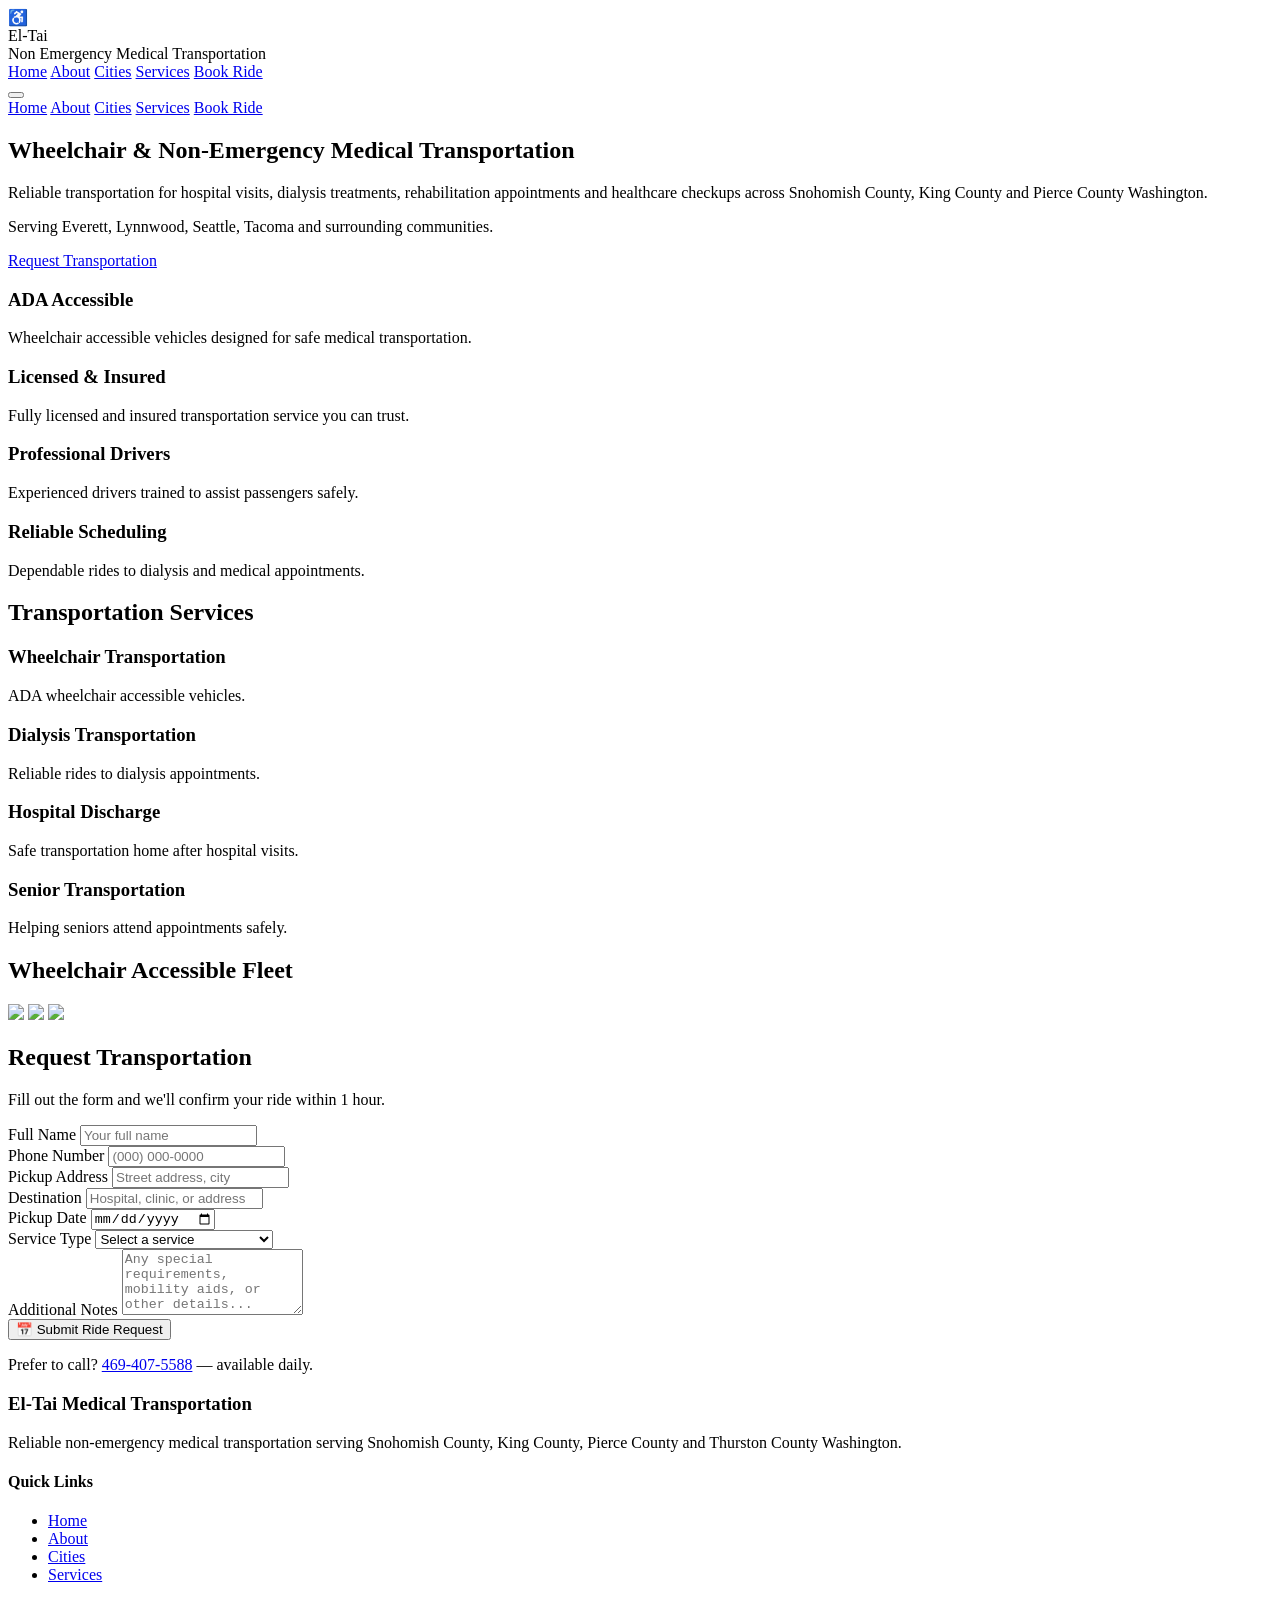
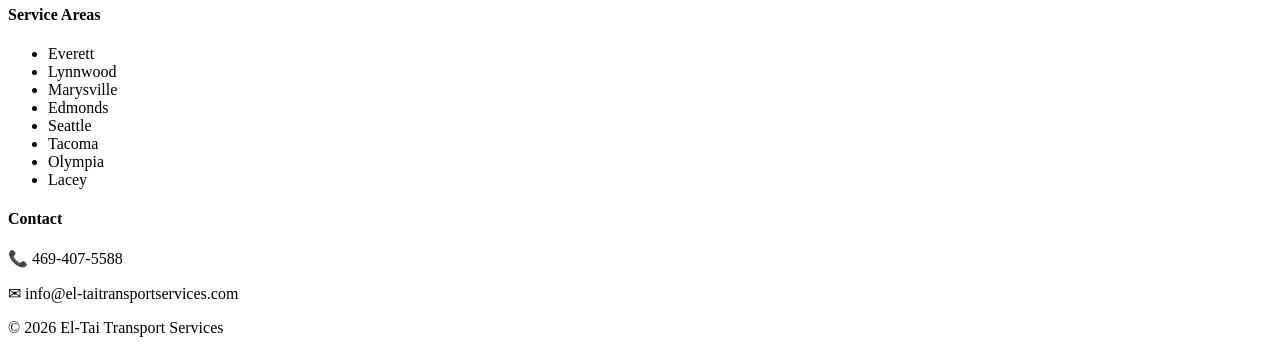
==== index.html @ 861dfc45 "Remove template credit and GitHub link from footer Leftover boilerplate from the site builder templa" ====
<!DOCTYPE html>

<html lang="en">

<head>

<meta charset="UTF-8">
<meta name="viewport" content="width=device-width, initial-scale=1.0">

<title>El-Tai Non Emergency Medical Transportation</title>

<meta name="description" content="Wheelchair accessible non emergency medical transportation serving Snohomish County, King County and Pierce County Washington">

<link rel="stylesheet" href="style.css">

</head>

<body>

<header class="site-header">

<div class="header-container">

<div class="logo-text">

<span class="logo-icon">♿</span>

<div>
<div class="logo-main">El-Tai</div>
<div class="logo-sub">Non Emergency Medical Transportation</div>
</div>

</div>

<nav class="nav-menu">

<a href="/">Home</a> <a href="/about/">About</a> <a href="/cities/">Cities</a> <a href="/services/">Services</a>

<a href="#booking" class="book-btn">Book Ride</a>

</nav>

<button class="hamburger-btn" onclick="document.getElementById('mobileNav').classList.toggle('open')" aria-label="Toggle menu">
<span></span><span></span><span></span>
</button>

</div>

<nav class="mobile-nav" id="mobileNav">
<a href="/">Home</a>
<a href="/about/">About</a>
<a href="/cities/">Cities</a>
<a href="/services/">Services</a>
<a href="#booking">Book Ride</a>
</nav>

</header>

<section class="hero">

<div class="hero-container">

<div class="hero-text">

<h1>Wheelchair & Non-Emergency Medical Transportation</h1>

<p>
Reliable transportation for hospital visits, dialysis treatments,
rehabilitation appointments and healthcare checkups across
Snohomish County, King County and Pierce County Washington.
</p>

<p>
Serving Everett, Lynnwood, Seattle, Tacoma and surrounding communities.
</p>

<a href="#booking" class="btn">Request Transportation</a>

</div>

</div>

</section>

<section class="trust-section">

<div class="container">

<div class="trust-grid">

<div class="trust-item">
<h3>ADA Accessible</h3>
<p>Wheelchair accessible vehicles designed for safe medical transportation.</p>
</div>

<div class="trust-item">
<h3>Licensed & Insured</h3>
<p>Fully licensed and insured transportation service you can trust.</p>
</div>

<div class="trust-item">
<h3>Professional Drivers</h3>
<p>Experienced drivers trained to assist passengers safely.</p>
</div>

<div class="trust-item">
<h3>Reliable Scheduling</h3>
<p>Dependable rides to dialysis and medical appointments.</p>
</div>

</div>

</div>

</section>

<section class="section">

<div class="container">

<h2>Transportation Services</h2>

<div class="grid">

<div class="card">
<h3>Wheelchair Transportation</h3>
<p>ADA wheelchair accessible vehicles.</p>
</div>

<div class="card">
<h3>Dialysis Transportation</h3>
<p>Reliable rides to dialysis appointments.</p>
</div>

<div class="card">
<h3>Hospital Discharge</h3>
<p>Safe transportation home after hospital visits.</p>
</div>

<div class="card">
<h3>Senior Transportation</h3>
<p>Helping seniors attend appointments safely.</p>
</div>

</div>

</div>

</section>

<section class="section">

<div class="container">

<h2>Wheelchair Accessible Fleet</h2>

<div class="gallery">

<img src="images/van1.jpg">
<img src="images/van2.jpg">
<img src="images/van3.jpg">

</div>

</div>

</section>

<section class="booking-section" id="booking">

<div class="container">

<div class="booking-card">

<div class="booking-header">
<h2>Request Transportation</h2>
<p>Fill out the form and we'll confirm your ride within 1 hour.</p>
</div>

<form class="booking-form" action="https://formsubmit.co/info@el-taitransportservices.com" method="POST">

<div class="form-row">
<div class="form-group">
<label>Full Name</label>
<input type="text" name="Name" placeholder="Your full name" required>
</div>
<div class="form-group">
<label>Phone Number</label>
<input type="tel" name="Phone" placeholder="(000) 000-0000" required>
</div>
</div>

<div class="form-row">
<div class="form-group">
<label>Pickup Address</label>
<input type="text" name="Pickup Location" placeholder="Street address, city" required>
</div>
<div class="form-group">
<label>Destination</label>
<input type="text" name="Destination" placeholder="Hospital, clinic, or address" required>
</div>
</div>

<div class="form-row">
<div class="form-group">
<label>Pickup Date</label>
<input type="date" name="Pickup Date">
</div>
<div class="form-group">
<label>Service Type</label>
<select name="Service Type">
<option value="">Select a service</option>
<option>Wheelchair Transportation</option>
<option>Dialysis Transportation</option>
<option>Hospital Discharge</option>
<option>Doctor Appointment</option>
<option>Other</option>
</select>
</div>
</div>

<div class="form-group">
<label>Additional Notes</label>
<textarea name="Notes" placeholder="Any special requirements, mobility aids, or other details..." rows="4"></textarea>
</div>

<input type="hidden" name="_subject" value="New Ride Request — El-Tai Transportation">
<input type="hidden" name="_captcha" value="false">

<button type="submit" class="submit-btn">📅 Submit Ride Request</button>

</form>

<div class="booking-alt">
<p>Prefer to call? <a href="tel:4694075588">469-407-5588</a> — available daily.</p>
</div>

</div>

</div>

</section>

<footer class="footer">

<div class="footer-container">

<div class="footer-grid">

<div class="footer-column">

<h3>El-Tai Medical Transportation</h3>

<p>
Reliable non-emergency medical transportation
serving Snohomish County, King County, Pierce County
and Thurston County Washington.
</p>

</div>

<div class="footer-column">

<h4>Quick Links</h4>

<ul>
<li><a href="/">Home</a></li>
<li><a href="/about/">About</a></li>
<li><a href="/cities/">Cities</a></li>
<li><a href="/services/">Services</a></li>
</ul>

</div>

<div class="footer-column">

<h4>Service Areas</h4>

<ul>
<li>Everett</li>
<li>Lynnwood</li>
<li>Marysville</li>
<li>Edmonds</li>
<li>Seattle</li>
<li>Tacoma</li>
<li>Olympia</li>
<li>Lacey</li>
</ul>

</div>

<div class="footer-column">

<h4>Contact</h4>

<p>📞 469-407-5588</p>
<p>✉ info@el-taitransportservices.com</p>

</div>

</div>

<div class="footer-bottom">

<p>© 2026 El-Tai Transport Services</p>

</div>

</div>

</footer>

</body>
</html>
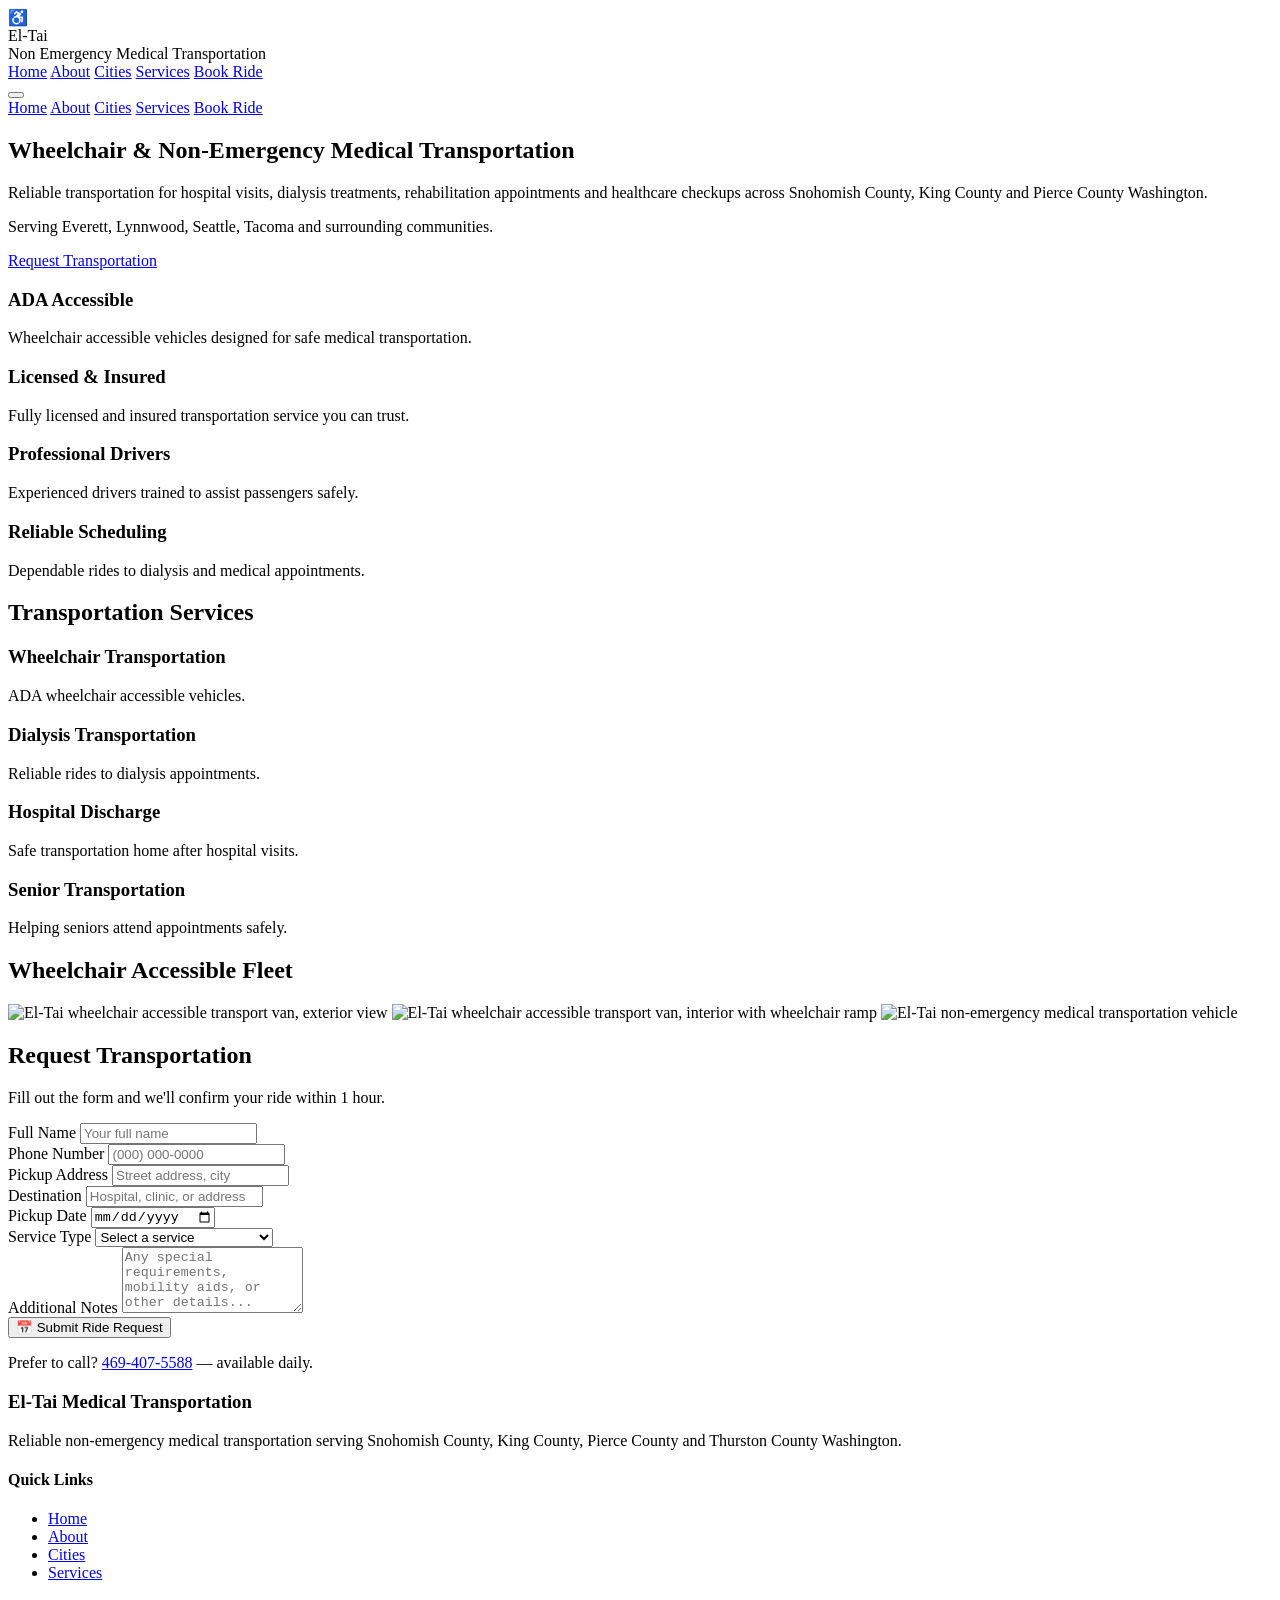
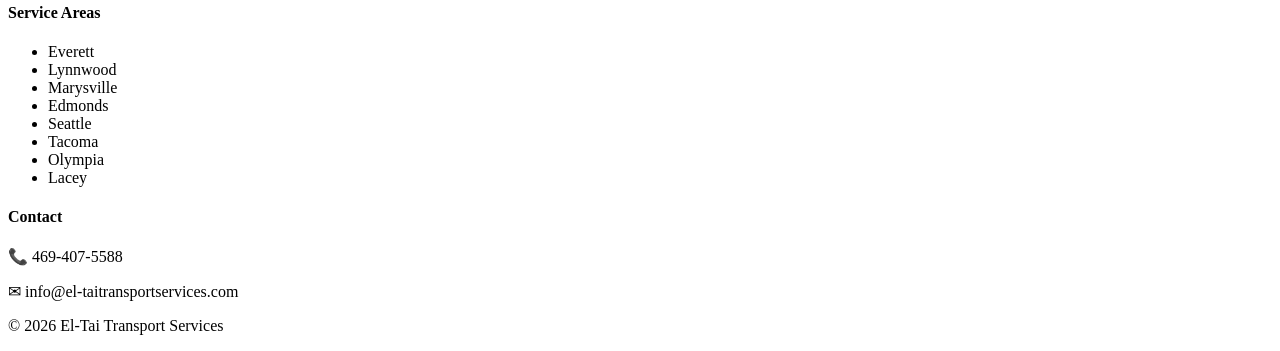
==== commit a499eb7d: "Fix broken contact form, add form spam protection, and add meta descriptions Contact page form had n" ====
--- a/index.html
+++ b/index.html
@@ -156,9 +156,9 @@
 
 <div class="gallery">
 
-<img src="images/van1.jpg">
-<img src="images/van2.jpg">
-<img src="images/van3.jpg">
+<img src="images/van1.jpg" alt="El-Tai wheelchair accessible transport van, exterior view">
+<img src="images/van2.jpg" alt="El-Tai wheelchair accessible transport van, interior with wheelchair ramp">
+<img src="images/van3.jpg" alt="El-Tai non-emergency medical transportation vehicle">
 
 </div>
 
@@ -225,7 +225,8 @@
 </div>
 
 <input type="hidden" name="_subject" value="New Ride Request — El-Tai Transportation">
-<input type="hidden" name="_captcha" value="false">
+<input type="hidden" name="_next" value="https://el-taitransportservices.com/thank-you/">
+<input type="hidden" name="_captcha" value="true">
 
 <button type="submit" class="submit-btn">📅 Submit Ride Request</button>
 
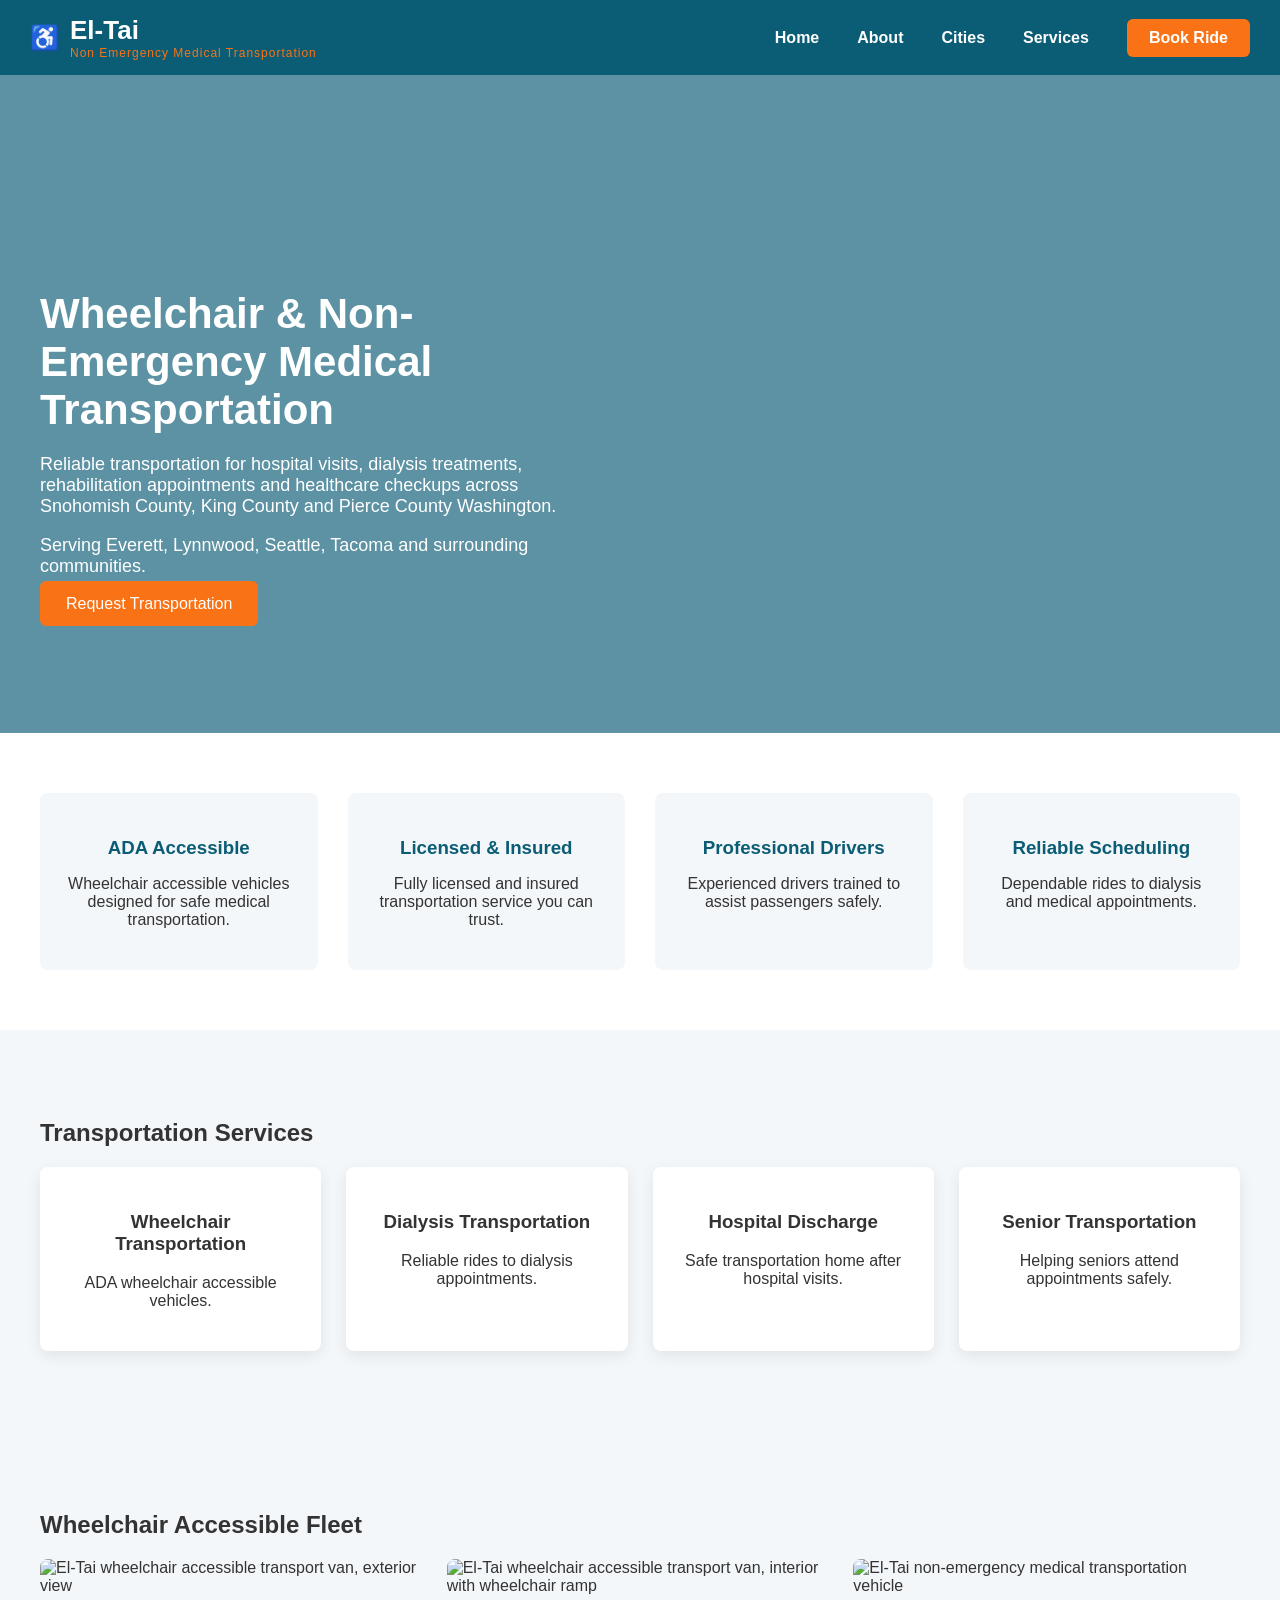
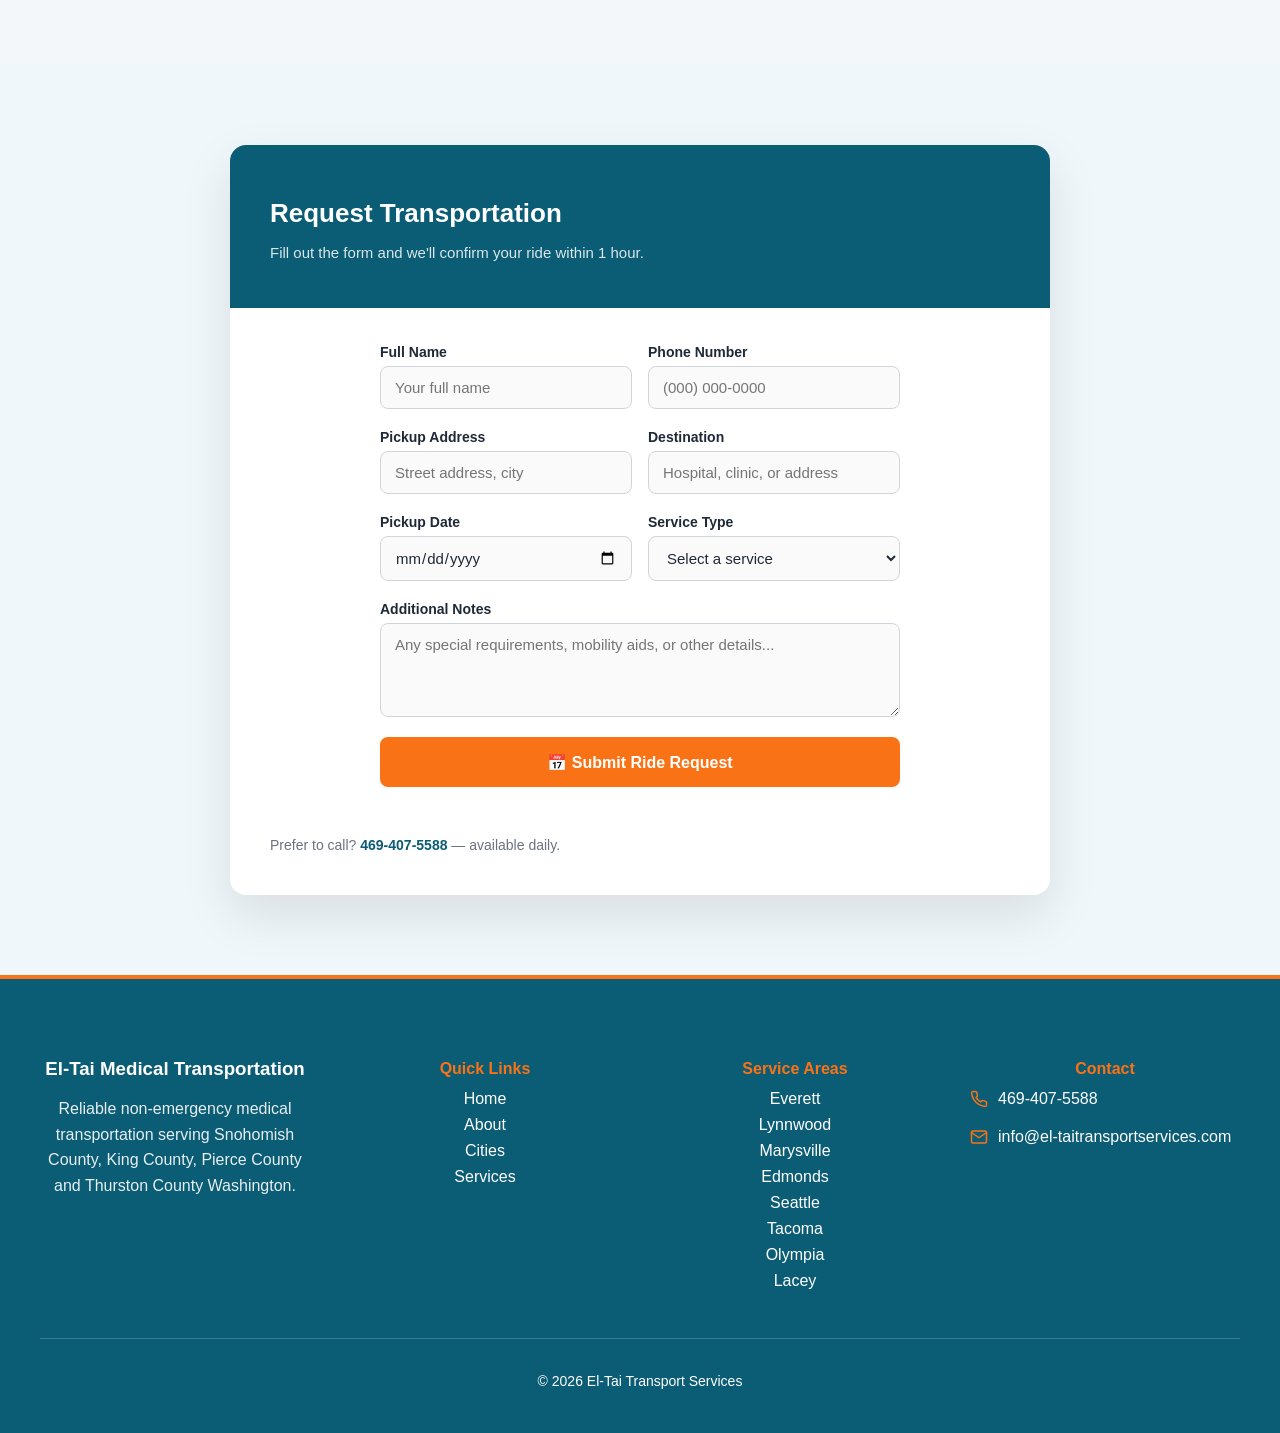
==== commit a667be55: "Redesign About page and standardize footer across all pages About page was a plain hero + wall of te" ====
--- a/index.html
+++ b/index.html
@@ -278,10 +278,10 @@
 <h4>Service Areas</h4>
 
 <ul>
-<li>Everett</li>
-<li>Lynnwood</li>
-<li>Marysville</li>
-<li>Edmonds</li>
+<li><a href="/everett/">Everett</a></li>
+<li><a href="/lynnwood/">Lynnwood</a></li>
+<li><a href="/marysville/">Marysville</a></li>
+<li><a href="/edmonds/">Edmonds</a></li>
 <li>Seattle</li>
 <li>Tacoma</li>
 <li>Olympia</li>
@@ -294,8 +294,10 @@
 
 <h4>Contact</h4>
 
-<p>📞 469-407-5588</p>
-<p>✉ info@el-taitransportservices.com</p>
+<ul class="footer-contact">
+<li><a href="tel:4694075588"><svg viewBox="0 0 24 24" fill="none" stroke="currentColor" stroke-width="2" stroke-linecap="round" stroke-linejoin="round"><path d="M22 16.92v3a2 2 0 0 1-2.18 2 19.79 19.79 0 0 1-8.63-3.07 19.5 19.5 0 0 1-6-6 19.79 19.79 0 0 1-3.07-8.67A2 2 0 0 1 4.11 2h3a2 2 0 0 1 2 1.72c.127.96.361 1.903.7 2.81a2 2 0 0 1-.45 2.11L8.09 9.91a16 16 0 0 0 6 6l1.27-1.27a2 2 0 0 1 2.11-.45c.907.339 1.85.573 2.81.7A2 2 0 0 1 22 16.92z"></path></svg>469-407-5588</a></li>
+<li><a href="mailto:info@el-taitransportservices.com"><svg viewBox="0 0 24 24" fill="none" stroke="currentColor" stroke-width="2" stroke-linecap="round" stroke-linejoin="round"><path d="M4 4h16c1.1 0 2 .9 2 2v12c0 1.1-.9 2-2 2H4c-1.1 0-2-.9-2-2V6c0-1.1.9-2 2-2z"></path><polyline points="22,6 12,13 2,6"></polyline></svg>info@el-taitransportservices.com</a></li>
+</ul>
 
 </div>
 
--- a/style.css
+++ b/style.css
@@ -0,0 +1,685 @@
+body{
+font-family:Arial, Helvetica, sans-serif;
+margin:0;
+background:#f4f7f9;
+color:#333;
+}
+
+.site-header{
+position:sticky;
+top:0;
+background:#0B5C75;
+padding:15px 0;
+z-index:1000;
+}
+
+.header-container{
+max-width:1350px;
+margin:auto;
+padding:0 30px;
+
+display:flex;
+align-items:center;
+justify-content:space-between;
+}
+
+.logo-text{
+display:flex;
+align-items:center;
+gap:10px;
+}
+
+.logo-icon{
+font-size:24px;
+color:#F97316;
+}
+
+.logo-main{
+font-size:26px;
+font-weight:700;
+color:white;
+}
+.footer{
+background:#0B5C75;
+color:white;
+padding:60px 20px 30px 20px;
+border-top:4px solid #F97316;
+}
+
+.footer-column p{
+line-height:1.6;
+opacity:0.9;
+}
+
+.footer-contact{
+list-style:none;
+margin:0;
+padding:0;
+display:flex;
+flex-direction:column;
+gap:12px;
+}
+
+.footer-contact a{
+display:flex;
+align-items:center;
+gap:10px;
+color:white;
+text-decoration:none;
+}
+
+.footer-contact a:hover{
+opacity:0.8;
+text-decoration:underline;
+}
+
+.footer-contact svg{
+flex-shrink:0;
+width:18px;
+height:18px;
+color:#F97316;
+}
+
+.footer-container{
+max-width:1200px;
+margin:auto;
+}
+
+.footer-grid{
+display:grid;
+grid-template-columns:repeat(auto-fit,minmax(220px,1fr));
+gap:40px;
+margin-bottom:40px;
+}
+
+.footer-column h3{
+margin-bottom:15px;
+}
+
+.footer-column h4{
+margin-bottom:12px;
+color:#F97316;
+}
+
+.footer-column ul{
+list-style:none;
+padding:0;
+margin:0;
+}
+
+.footer-column li{
+margin-bottom:8px;
+}
+
+.footer-column a{
+color:white;
+text-decoration:none;
+}
+
+.footer-column a:hover{
+opacity:0.8;
+}
+
+.footer-bottom{
+border-top:1px solid rgba(255,255,255,0.2);
+padding-top:20px;
+text-align:center;
+font-size:14px;
+}
+
+.credit{
+font-size:11px;
+opacity:0.7;
+margin-top:6px;
+}
+
+
+.logo-sub{
+font-size:12px;
+letter-spacing:1px;
+color:#F97316;
+}
+
+.nav-menu{
+display:flex;
+align-items:center;
+gap:38px;
+margin-left:auto;
+}
+
+.nav-menu a{
+color:white;
+text-decoration:none;
+font-weight:600;
+font-size:16px;
+}
+
+.book-btn{
+background:#F97316;
+padding:10px 22px;
+border-radius:6px;
+}
+
+.hero{
+background:
+linear-gradient(rgba(11,92,117,0.65), rgba(11,92,117,0.65)),
+url("images/seattle-hero.jpg");
+
+background-size:cover;
+background-position:center;
+background-repeat:no-repeat;
+
+color:white;
+
+padding:180px 20px 120px 20px;
+}
+
+.hero-container{
+max-width:1200px;
+margin:auto;
+}
+
+.hero-text{
+max-width:520px;
+}
+
+.hero h1{
+font-size:42px;
+margin-bottom:20px;
+}
+
+.hero p{
+font-size:18px;
+margin-bottom:18px;
+}
+
+.btn{
+background:#F97316;
+color:white;
+padding:14px 26px;
+border-radius:6px;
+text-decoration:none;
+}
+
+.section{
+padding:70px 20px;
+}
+
+.container{
+max-width:1200px;
+margin:auto;
+}
+
+.grid{
+display:grid;
+grid-template-columns:repeat(auto-fit,minmax(260px,1fr));
+gap:25px;
+}
+
+.card{
+background:white;
+padding:25px;
+border-radius:8px;
+box-shadow:0 5px 15px rgba(0,0,0,0.08);
+text-align:center;
+}
+
+.gallery{
+display:grid;
+grid-template-columns:repeat(auto-fit,minmax(250px,1fr));
+gap:20px;
+}
+
+.gallery img{
+width:100%;
+border-radius:8px;
+}
+
+form{
+display:grid;
+gap:12px;
+max-width:520px;
+margin:auto;
+}
+
+input, textarea{
+padding:12px;
+border:1px solid #ccc;
+border-radius:6px;
+}
+
+footer{
+background:#111;
+color:white;
+padding:30px;
+text-align:center;
+}
+
+.credit{
+font-size:11px;
+opacity:0.7;
+margin-top:10px;
+}
+
+.trust-section{
+background:white;
+padding:60px 20px;
+}
+
+.trust-grid{
+display:grid;
+grid-template-columns:repeat(auto-fit,minmax(220px,1fr));
+gap:30px;
+text-align:center;
+}
+
+.trust-item{
+padding:25px;
+border-radius:8px;
+background:#f4f7f9;
+}
+.cta-buttons{
+margin-top:20px;
+display:flex;
+justify-content:center;
+gap:20px;
+flex-wrap:wrap;
+}
+
+.btn-call{
+background:#0B5C75;
+color:white;
+padding:12px 24px;
+border-radius:6px;
+text-decoration:none;
+font-weight:600;
+}
+
+.btn-call:hover{
+background:#08495c;
+}
+
+.btn-book{
+background:#ff7a00;
+color:white;
+padding:12px 24px;
+border-radius:6px;
+text-decoration:none;
+font-weight:600;
+}
+
+.btn-book:hover{
+background:#e56e00;
+}
+.trust-item h3{
+color:#0B5C75;
+margin-bottom:10px;
+}
+.page-hero{
+background:#0B5C75;
+color:white;
+padding:120px 20px 80px 20px;
+text-align:center;
+}
+
+.about-content{
+max-width:750px;
+line-height:1.7;
+}
+
+/* ABOUT PAGE */
+.hero-stats{
+display:flex;
+gap:50px;
+justify-content:center;
+margin-top:28px;
+flex-wrap:wrap;
+}
+
+.hero-stat{
+text-align:center;
+}
+
+.hero-stat strong{
+display:block;
+font-size:28px;
+color:#F97316;
+}
+
+.hero-stat span{
+font-size:13px;
+opacity:0.85;
+letter-spacing:0.3px;
+}
+
+.about-grid{
+display:grid;
+grid-template-columns:1.1fr 0.9fr;
+gap:50px;
+align-items:center;
+}
+
+.about-grid p + p{
+margin-top:16px;
+}
+
+.about-grid img{
+width:100%;
+display:block;
+border-radius:12px;
+box-shadow:0 15px 40px rgba(0,0,0,0.12);
+}
+
+.section-heading{
+text-align:center;
+max-width:650px;
+margin:0 auto 40px;
+}
+
+.section-heading h2{
+color:#0B5C75;
+margin-bottom:10px;
+}
+
+.icon-circle{
+width:56px;
+height:56px;
+border-radius:50%;
+background:#0B5C75;
+display:flex;
+align-items:center;
+justify-content:center;
+margin:0 auto 16px;
+}
+
+.icon-circle svg{
+width:26px;
+height:26px;
+color:white;
+}
+
+.mission-banner{
+background:#0B5C75;
+color:white;
+padding:70px 20px;
+text-align:center;
+}
+
+.mission-banner .icon-circle{
+background:#F97316;
+}
+
+.mission-banner blockquote{
+max-width:700px;
+margin:20px auto 0;
+font-size:22px;
+font-style:italic;
+line-height:1.55;
+}
+
+.center-text{
+text-align:center;
+}
+
+@media (max-width:768px){
+.about-grid{
+grid-template-columns:1fr;
+}
+.about-grid .about-image{
+order:-1;
+}
+}
+/* BOOKING FORM */
+.booking-section {
+  background: #f0f7fa;
+  padding: 80px 20px;
+}
+
+.booking-card {
+  background: white;
+  max-width: 820px;
+  margin: 0 auto;
+  border-radius: 16px;
+  box-shadow: 0 20px 50px rgba(0,0,0,0.1);
+  overflow: hidden;
+}
+
+.booking-header {
+  background: #0B5C75;
+  color: white;
+  padding: 32px 40px;
+}
+
+.booking-header h2 {
+  font-size: 26px;
+  margin-bottom: 6px;
+}
+
+.booking-header p {
+  opacity: 0.85;
+  font-size: 15px;
+}
+
+.booking-form {
+  padding: 36px 40px;
+  display: flex;
+  flex-direction: column;
+  gap: 20px;
+}
+
+.form-row {
+  display: grid;
+  grid-template-columns: 1fr 1fr;
+  gap: 16px;
+}
+
+.form-group {
+  display: flex;
+  flex-direction: column;
+  gap: 6px;
+}
+
+.form-group label {
+  font-weight: 600;
+  font-size: 14px;
+  color: #1f2937;
+}
+
+.form-group input,
+.form-group select,
+.form-group textarea {
+  padding: 12px 14px;
+  border: 1px solid #d1d5db;
+  border-radius: 8px;
+  font-size: 15px;
+  font-family: inherit;
+  color: #1f2937;
+  background: #fafafa;
+  transition: border-color 0.2s, box-shadow 0.2s;
+  width: 100%;
+  box-sizing: border-box;
+}
+
+.form-group input:focus,
+.form-group select:focus,
+.form-group textarea:focus {
+  outline: none;
+  border-color: #0B5C75;
+  box-shadow: 0 0 0 3px rgba(11,92,117,0.12);
+  background: white;
+}
+
+.submit-btn {
+  background: #F97316;
+  color: white;
+  border: none;
+  padding: 15px 28px;
+  border-radius: 8px;
+  font-size: 16px;
+  font-weight: 700;
+  cursor: pointer;
+  min-height: 50px;
+  transition: background 0.2s, transform 0.1s;
+}
+
+.submit-btn:hover {
+  background: #ea6c0a;
+  transform: translateY(-1px);
+}
+
+.booking-alt {
+  padding: 0 40px 28px;
+  font-size: 14px;
+  color: #6b7280;
+}
+
+.booking-alt a {
+  color: #0B5C75;
+  font-weight: 700;
+  text-decoration: none;
+}
+
+/* HAMBURGER BUTTON */
+.hamburger-btn{
+display:none;
+flex-direction:column;
+gap:5px;
+cursor:pointer;
+background:none;
+border:none;
+padding:8px;
+}
+
+.hamburger-btn span{
+display:block;
+width:24px;
+height:2px;
+background:white;
+border-radius:2px;
+transition:0.3s;
+}
+
+/* MOBILE NAV DRAWER */
+.mobile-nav{
+display:none;
+flex-direction:column;
+background:#0B5C75;
+padding:16px 20px 20px;
+gap:14px;
+}
+
+.mobile-nav a{
+color:white;
+text-decoration:none;
+font-weight:600;
+font-size:16px;
+padding:6px 0;
+border-bottom:1px solid rgba(255,255,255,0.15);
+}
+
+.mobile-nav a:last-child{
+border-bottom:none;
+}
+
+.mobile-nav.open{
+display:flex;
+}
+
+/* MOBILE RESPONSIVE */
+@media (max-width:768px){
+
+/* header stacks logo + hamburger */
+.header-container{
+flex-direction:row;
+align-items:center;
+justify-content:space-between;
+flex-wrap:nowrap;
+}
+
+/* hide desktop nav, show hamburger */
+.nav-menu{
+display:none;
+}
+
+.hamburger-btn{
+display:flex;
+}
+
+/* hero */
+.hero{
+padding:80px 20px;
+text-align:center;
+}
+
+.hero h1{
+font-size:26px;
+line-height:1.3;
+}
+
+.hero p{
+font-size:16px;
+}
+
+.hero-text{
+max-width:100%;
+}
+
+/* buttons — touch-friendly */
+.btn,
+.btn-call,
+.btn-book,
+.book-btn{
+min-height:44px;
+display:inline-flex;
+align-items:center;
+justify-content:center;
+}
+
+.cta-buttons{
+flex-direction:column;
+align-items:center;
+gap:12px;
+}
+
+/* grids → single column */
+.grid,
+.trust-grid,
+.fleet-gallery,
+.gallery{
+grid-template-columns:1fr;
+}
+
+/* footer */
+.footer-grid{
+grid-template-columns:1fr;
+text-align:center;
+gap:25px;
+}
+
+/* prevent iOS auto-zoom on inputs */
+input,textarea,select{
+font-size:16px;
+}
+
+/* page hero padding */
+.page-hero{
+padding:80px 20px 50px;
+}
+
+/* booking form on mobile */
+.form-row{
+grid-template-columns:1fr;
+}
+
+.booking-header,
+.booking-form{
+padding-left:20px;
+padding-right:20px;
+}
+
+.booking-alt{
+padding-left:20px;
+padding-right:20px;
+}
+
+}
